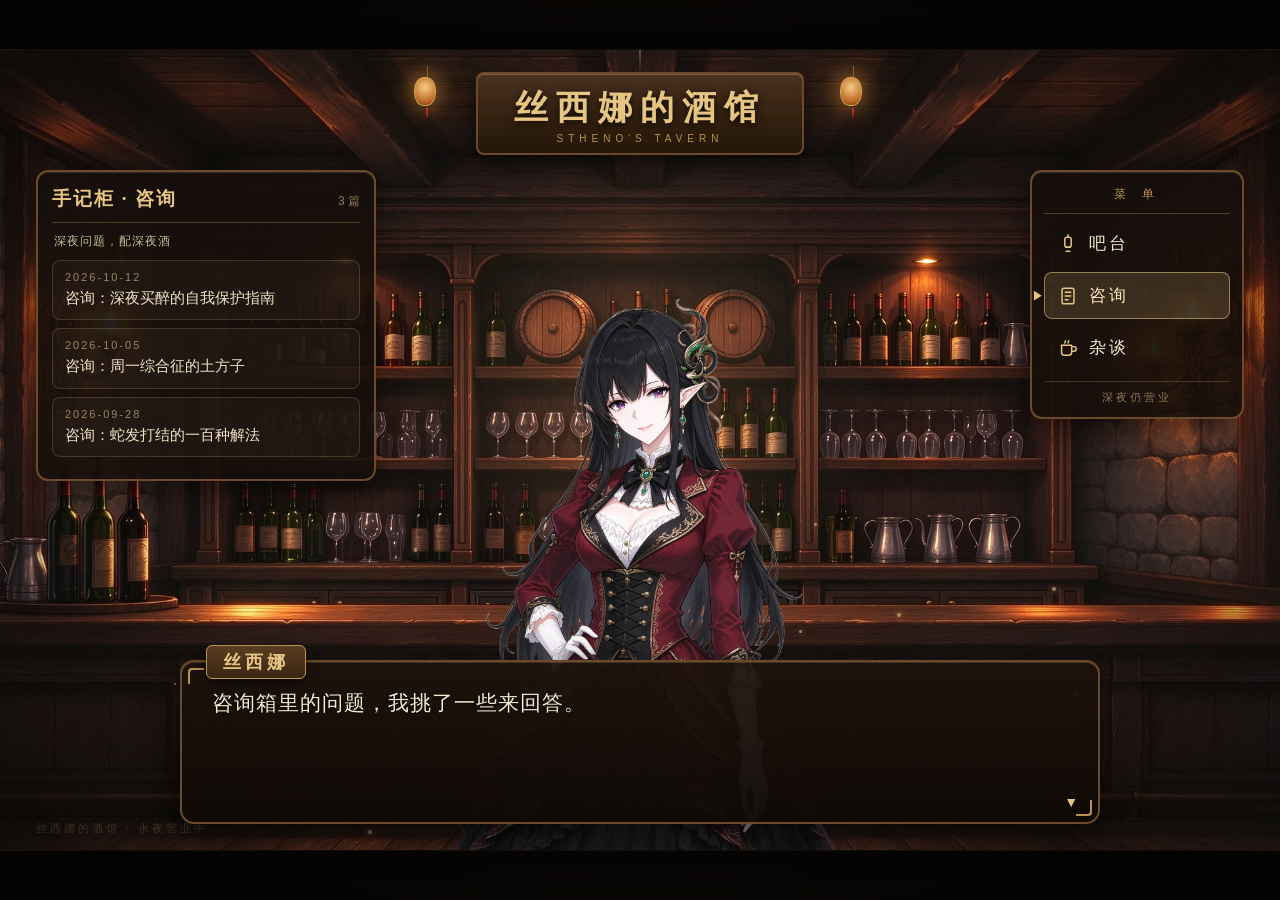
==== zixun.html @ 6d27c3b0 "博客内容更新 2026-10-20 20:17" ====
<!DOCTYPE html>
<html lang="zh-CN">
<head>
<meta charset="UTF-8">
<meta name="viewport" content="width=device-width, initial-scale=1, viewport-fit=cover">
<meta name="description" content="丝西娜的酒馆 — 深夜仍营业的个人博客">
<title>咨询 · 丝西娜的酒馆</title>
<link rel="icon" type="image/png" href="assets/img/favicon.png">
<link rel="stylesheet" href="assets/css/style.css">
</head>
<body data-page="zixun">
<div id="viewport">
<div id="stage" class="stage">
  <div class="scene-bg"></div>
  <div class="halo"></div>
  <img class="stheno" src="assets/img/丝西娜.png" alt="酒馆女老板丝西娜">
  <button class="stheno-click" id="sthenoBtn" type="button" aria-label="和丝西娜说句话"><span class="stheno-hint">?</span></button>
  <div class="vignette"></div>
  <header class="sign">
    <div class="sign-rope"></div>
    <div class="sign-board"><span class="sign-title">丝西娜的酒馆</span><span class="sign-sub">STHENO&#39;S TAVERN</span></div>
    <div class="lantern lantern-l"><span class="lantern-body"></span></div>
    <div class="lantern lantern-r"><span class="lantern-body"></span></div>
  </header>
  <nav class="game-menu" id="gameMenu"><div class="menu-title">菜 单</div><a class="menu-item" data-nav="home" href="index.html" title="吧台"><svg class="ico" viewBox="0 0 24 24" fill="none" stroke="#e6c583" stroke-width="1.6" stroke-linecap="round" stroke-linejoin="round"><path d="M12 2v2.5"/><rect x="8.5" y="4.5" width="7" height="11" rx="2.5"/><path d="M9.5 15.5h5"/><path d="M10 20h4"/></svg><span class="label">吧台</span></a><a class="menu-item" data-nav="zixun" href="zixun.html" title="咨询"><svg class="ico" viewBox="0 0 24 24" fill="none" stroke="#e6c583" stroke-width="1.6" stroke-linecap="round" stroke-linejoin="round"><rect x="5.5" y="3.5" width="13" height="17" rx="2"/><path d="M9 8h6"/><path d="M9 12h6"/><path d="M9 16h3"/></svg><span class="label">咨询</span></a><a class="menu-item" data-nav="zatan" href="zatan.html" title="杂谈"><svg class="ico" viewBox="0 0 24 24" fill="none" stroke="#e6c583" stroke-width="1.6" stroke-linecap="round" stroke-linejoin="round"><path d="M5 9h11v8a3 3 0 0 1-3 3H8a3 3 0 0 1-3-3V9z"/><path d="M16 10.5h2.5a2.5 2.5 0 0 1 0 5H16"/><path d="M8.5 6.5c0-1.2.8-1.2.8-2.4"/><path d="M12 6.5c0-1.2.8-1.2.8-2.4"/></svg><span class="label">杂谈</span></a><div class="menu-foot">深夜仍营业</div></nav>
  <aside class="post-list"><div class="list-head"><span class="list-title">手记柜 · 咨询</span><span class="list-count">3 篇</span></div><div class="list-desc">深夜问题，配深夜酒</div><a class="post-item" href="posts/advice-late-night.html"><span class="post-date">2026-10-12</span><span class="post-title">咨询：深夜买醉的自我保护指南</span></a><a class="post-item" href="posts/advice-monday.html"><span class="post-date">2026-10-05</span><span class="post-title">咨询：周一综合征的土方子</span></a><a class="post-item" href="posts/advice-snake-hair.html"><span class="post-date">2026-09-28</span><span class="post-title">咨询：蛇发打结的一百种解法</span></a></aside>
  <section class="dialogue-box" id="dialogueBox">
    <div class="name-plate">丝西娜</div>
    <div class="dialogue-text" id="dialogueText"></div>
    <noscript><div class="noscript-note">请启用 JavaScript，老板娘才能开口说话。</div></noscript>
    <div class="dialogue-next" id="nextArrow">▼</div>
  </section>
  <div class="stage-foot">丝西娜的酒馆 · 永夜营业中</div>
</div>
</div>
<script>window.DIALOGUE_LINES = ["咨询箱里的问题，我挑了一些来回答。", "都是些深夜问题，得配深夜酒一起看。", "选一封吧，旅人。"];</script>
<script src="assets/js/app.js"></script>
</body>
</html>
---- assets/css/style.css ----
@charset "UTF-8";
/* 丝西娜的酒馆 — 样式 */
:root{
  --gold:#e6c583;
  --gold-soft:#f0d9a8;
  --gold-dim:#b8934f;
  --wood-edge:#6b4a2a;
  --panel:rgba(22,15,10,.92);
  --parchment:#f3e7cf;
  --text-dim:#c9b394;
  --foot:#8d7654;
}
*{margin:0;padding:0;box-sizing:border-box;-webkit-tap-highlight-color:transparent}
html,body{height:100%;overflow:hidden}
body{background:#070503;color:var(--parchment);font-family:"PingFang SC","Hiragino Sans GB","Microsoft YaHei",sans-serif;-webkit-font-smoothing:antialiased}
#viewport{position:fixed;left:0;top:0;right:0;bottom:0;display:flex;align-items:center;justify-content:center;overflow:hidden;background:radial-gradient(ellipse at center,#16100b 0%,#070503 78%)}
.stage{position:relative;width:1280px;height:800px;flex:none;overflow:hidden;transform-origin:center center;box-shadow:0 0 90px rgba(0,0,0,.95),0 0 0 1px #241812}

/* ---- 场景 ---- */
.scene-bg{position:absolute;left:0;top:0;right:0;bottom:0;background-image:url("../img/背景.png");background-size:cover;background-position:center center;z-index:0}
.halo{position:absolute;left:50%;top:330px;width:540px;height:540px;transform:translate(-50%,-50%);border-radius:50%;background:radial-gradient(circle,rgba(255,205,130,.13),transparent 65%);animation:halo 6s ease-in-out infinite;pointer-events:none;z-index:1}
@keyframes halo{0%,100%{opacity:.55}50%{opacity:.95}}
.vignette{position:absolute;left:0;top:0;right:0;bottom:0;background:radial-gradient(ellipse at center,transparent 52%,rgba(4,2,1,.62) 100%);pointer-events:none;z-index:5}

/* ---- 丝西娜立绘 ---- */
.stheno{position:absolute;left:50%;bottom:0;transform:translateX(calc(-50% - 8px));height:560px;width:auto;z-index:3;pointer-events:none;user-select:none;-webkit-user-drag:none}
.stheno-click{position:absolute;left:50%;bottom:0;transform:translateX(calc(-50% - 8px));width:420px;height:560px;z-index:4;border:none;background:none;cursor:pointer;border-radius:46% 46% 0 0}
.stheno-hint{position:absolute;left:50%;top:2px;transform:translate(-50%,-100%);padding:2px 12px;border:1px solid var(--gold-dim);border-radius:12px;background:rgba(22,15,10,.92);color:var(--gold);font-size:13px;opacity:0;transition:opacity .2s;pointer-events:none;white-space:nowrap}
.stheno-click:hover .stheno-hint{opacity:1}

/* ---- 招牌 ---- */
.sign{position:absolute;top:0;left:50%;transform:translateX(-50%);display:flex;flex-direction:column;align-items:center;z-index:6}
.sign-rope{width:2px;height:22px;background:linear-gradient(180deg,#6a5230,#31240f)}
.sign-board{position:relative;padding:11px 36px 9px;text-align:center;white-space:nowrap;border:2px solid var(--wood-edge);border-radius:8px;background:linear-gradient(180deg,#4a3020,#31200f 62%,#241609);box-shadow:0 8px 22px rgba(0,0,0,.65),inset 0 1px 0 rgba(255,220,160,.28)}
.sign-title{display:block;font-family:"KaiTi","STKaiti","Kaiti SC",serif;font-size:34px;font-weight:700;color:var(--gold);letter-spacing:8px;text-shadow:0 2px 8px rgba(0,0,0,.85)}
.sign-sub{display:block;margin-top:2px;font-size:10px;letter-spacing:5px;color:var(--gold-dim)}
.lantern{position:absolute;top:16px;width:26px;transform-origin:50% 0;animation:swing 4.6s ease-in-out infinite;pointer-events:none}
.lantern-l{left:-62px}
.lantern-r{right:-62px;animation-delay:-2.3s}
.lantern::before{content:"";display:block;width:1px;height:11px;margin:0 auto;background:#6a5230}
.lantern-body{display:block;width:22px;height:29px;border-radius:45%;border:1px solid #d8a54e;background:radial-gradient(circle at 50% 35%,rgba(255,214,140,.95),rgba(214,120,40,.85) 70%,rgba(120,55,15,.9));box-shadow:0 0 18px 4px rgba(255,170,70,.35),0 0 42px 10px rgba(255,150,50,.16)}
.lantern::after{content:"";display:block;width:2px;height:9px;margin:2px auto 0;background:linear-gradient(180deg,#c33,#8a1f1f)}
@keyframes swing{0%,100%{transform:rotate(-5deg)}50%{transform:rotate(5deg)}}

/* ---- 游戏菜单 ---- */
.game-menu{position:absolute;right:36px;top:120px;width:214px;padding:14px 12px 12px;z-index:7;border:2px solid var(--wood-edge);border-radius:12px;background:var(--panel);box-shadow:0 12px 32px rgba(0,0,0,.6),inset 0 1px 0 rgba(255,220,160,.14)}
.menu-title{font-size:12px;letter-spacing:6px;color:var(--gold-dim);text-align:center;padding-bottom:10px;margin-bottom:6px;border-bottom:1px solid rgba(230,197,131,.25)}
.menu-item{position:relative;display:flex;align-items:center;gap:10px;margin:5px 0;padding:11px 12px;border:1px solid transparent;border-radius:8px;color:var(--parchment);text-decoration:none;font-size:17px;letter-spacing:3px;transition:background .15s,border-color .15s,transform .15s,color .15s}
.menu-item .ico{width:22px;height:22px;flex:none}
.menu-item::before{content:"▶";position:absolute;left:-13px;top:50%;transform:translate(4px,-50%);color:var(--gold);font-size:12px;opacity:0;transition:opacity .15s,transform .15s}
.menu-item:hover,.menu-item:focus-visible{background:rgba(230,197,131,.12);border-color:rgba(230,197,131,.5);transform:translateX(3px);color:#ffe9bd;outline:none}
.menu-item:hover::before,.menu-item.active::before{opacity:1;transform:translate(0,-50%)}
.menu-item.active{background:rgba(230,197,131,.16);border-color:rgba(230,197,131,.55);color:#ffe9bd}
.menu-foot{margin-top:10px;padding-top:8px;border-top:1px solid rgba(230,197,131,.2);font-size:11px;letter-spacing:3px;color:var(--foot);text-align:center}

/* ---- 对话框 ---- */
.dialogue-box{position:absolute;left:50%;bottom:26px;transform:translateX(-50%);width:920px;min-height:164px;padding:22px 30px 32px;z-index:7;cursor:pointer;border:2px solid var(--wood-edge);border-radius:14px;background:linear-gradient(180deg,rgba(28,18,11,.94),rgba(15,9,5,.965));box-shadow:0 16px 44px rgba(0,0,0,.68),inset 0 1px 0 rgba(255,220,160,.16)}
.dialogue-box::before,.dialogue-box::after{content:"";position:absolute;width:14px;height:14px;border:2px solid var(--gold-dim);pointer-events:none}
.dialogue-box::before{left:6px;top:6px;border-right:none;border-bottom:none;border-radius:4px 0 0 0}
.dialogue-box::after{right:6px;bottom:6px;border-left:none;border-top:none;border-radius:0 0 4px 0}
.name-plate{position:absolute;top:-17px;left:24px;padding:4px 16px;border:1px solid var(--gold-dim);border-radius:6px;background:linear-gradient(180deg,#5a3d22,#3a2513);font-family:"KaiTi","STKaiti",serif;font-size:18px;font-weight:700;color:var(--gold);letter-spacing:4px;box-shadow:0 4px 12px rgba(0,0,0,.55)}
.dialogue-text{min-height:92px;font-family:"KaiTi","STKaiti","Kaiti SC",serif;font-size:21px;line-height:1.9;letter-spacing:1px;color:#f5ead2;text-shadow:0 1px 3px rgba(0,0,0,.65)}
.dialogue-text.typing::after{content:"▌";color:var(--gold);animation:blink .8s steps(1) infinite}
.dialogue-text a{color:#ffd98a;text-decoration:underline;text-underline-offset:3px;text-shadow:none;font-weight:600;cursor:pointer}
.dialogue-text a:hover{color:#fff0c8}
.dialogue-text a:active{color:#ffbf66}
@keyframes blink{50%{opacity:0}}
.dialogue-next{position:absolute;right:20px;bottom:12px;color:var(--gold);font-size:14px;opacity:0;transition:opacity .2s;pointer-events:none}
.dialogue-next.show{opacity:1;animation:bob 1.1s ease-in-out infinite}
@keyframes bob{0%,100%{transform:translateY(0)}50%{transform:translateY(4px)}}

/* ---- 手记列表 / 文章头 ---- */
.post-list,.post-header{position:absolute;left:36px;top:120px;width:340px;z-index:7;padding:14px;border:2px solid var(--wood-edge);border-radius:12px;background:var(--panel);box-shadow:0 12px 32px rgba(0,0,0,.6),inset 0 1px 0 rgba(255,220,160,.14)}
.post-list{max-height:440px;overflow:auto}
.list-head{display:flex;align-items:baseline;justify-content:space-between;padding-bottom:10px;margin-bottom:4px;border-bottom:1px solid rgba(230,197,131,.25)}
.list-title{font-family:"KaiTi","STKaiti",serif;font-size:19px;font-weight:700;color:var(--gold);letter-spacing:2px}
.list-count{font-size:12px;color:var(--foot)}
.list-desc{font-size:12px;color:var(--text-dim);letter-spacing:1px;padding:6px 2px 10px}
.post-item{display:block;margin-bottom:8px;padding:10px 12px;border:1px solid rgba(230,197,131,.18);border-radius:8px;background:rgba(255,240,210,.03);text-decoration:none;transition:border-color .15s,background .15s,transform .15s}
.post-item:hover{border-color:var(--gold);background:rgba(230,197,131,.1);transform:translateX(3px)}
.post-date{display:block;margin-bottom:3px;font-size:11px;letter-spacing:2px;color:#9c8560}
.post-title{display:block;font-size:15px;line-height:1.55;color:#f0e2c6}
.post-list::-webkit-scrollbar{width:6px}
.post-list::-webkit-scrollbar-thumb{background:rgba(230,197,131,.35);border-radius:3px}
.post-list::-webkit-scrollbar-track{background:transparent}
.back-btn{display:inline-flex;align-items:center;gap:6px;margin-bottom:12px;padding:5px 14px;border:1px solid rgba(230,197,131,.4);border-radius:6px;color:var(--gold-soft);text-decoration:none;font-size:13px;letter-spacing:2px;background:rgba(22,15,10,.6);transition:color .15s,border-color .15s,background .15s}
.back-btn:hover{color:#ffe9bd;border-color:var(--gold);background:rgba(230,197,131,.14)}
.post-meta{margin-bottom:4px;font-size:12px;letter-spacing:3px;color:#9c8560}
.post-title-h{font-family:"KaiTi","STKaiti",serif;font-size:24px;font-weight:700;line-height:1.45;letter-spacing:1px;color:var(--gold);text-shadow:0 2px 10px rgba(0,0,0,.8)}

/* ---- 其他 ---- */
.stage-foot{position:absolute;left:36px;bottom:14px;z-index:4;font-size:11px;letter-spacing:3px;color:rgba(141,118,84,.75);pointer-events:none}
.mote{position:absolute;z-index:5;border-radius:50%;background:rgba(255,214,150,.55);box-shadow:0 0 6px rgba(255,200,120,.65);pointer-events:none;animation-name:drift;animation-timing-function:linear;animation-iteration-count:infinite}
@keyframes drift{0%{transform:translateY(40px);opacity:0}15%{opacity:.85}100%{transform:translateY(-840px);opacity:0}}
.noscript-note{padding:8px 12px;border:1px dashed var(--gold-dim);border-radius:8px;color:var(--gold-soft);font-size:14px}

/* ---- 手机布局 ---- */
.stage.mobile{width:430px;height:860px}
.stage.mobile .sign-title{font-size:25px;letter-spacing:5px}
.stage.mobile .sign-board{padding:9px 20px 7px}
.stage.mobile .lantern-l{left:-38px}
.stage.mobile .lantern-r{right:-38px}
.stage.mobile .game-menu{right:10px;top:88px;width:50px;padding:8px 6px}
.stage.mobile .menu-title{font-size:9px;letter-spacing:2px;padding-bottom:6px;margin-bottom:4px}
.stage.mobile .menu-item{justify-content:center;padding:9px 0;margin:4px 0}
.stage.mobile .menu-item .label{display:none}
.stage.mobile .menu-item::before{display:none}
.stage.mobile .menu-foot{display:none}
.stage.mobile .stheno{bottom:0;height:560px;transform:translateX(calc(-50% - 7px))}
.stage.mobile .stheno-click{bottom:0;width:420px;height:560px;transform:translateX(calc(-50% - 7px))}
.stage.mobile .halo{top:520px;width:480px;height:480px}
.stage.mobile .post-list,.stage.mobile .post-header{left:10px;right:64px;top:60px;bottom:auto;width:auto;max-height:236px;padding:10px}
.stage.mobile .list-title{font-size:15px}
.stage.mobile .post-title{font-size:13px}
.stage.mobile .post-date{font-size:10px}
.stage.mobile .post-title-h{font-size:18px}
.stage.mobile .back-btn{font-size:12px;margin-bottom:8px;padding:4px 10px}
.stage.mobile .dialogue-box{left:10px;right:10px;width:auto;transform:none;bottom:12px;min-height:140px;padding:18px 16px 28px}
.stage.mobile .dialogue-text{min-height:70px;font-size:16px;line-height:1.75}
.stage.mobile .name-plate{font-size:15px;left:16px;padding:3px 12px;top:-14px}
.stage.mobile .stage-foot{display:none}
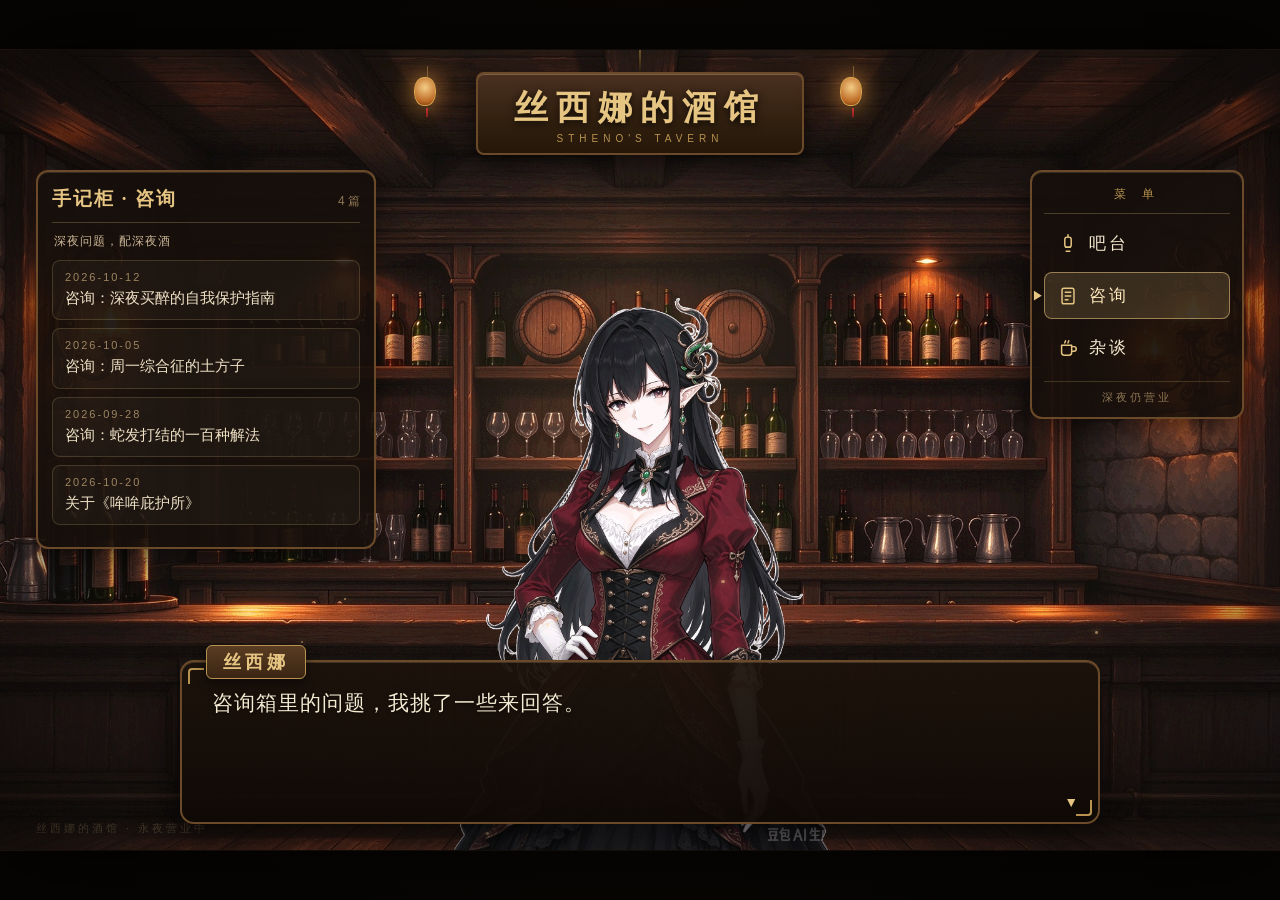
==== commit 6bf856d0: "博客内容更新 2026-10-20 21:07" ====
--- a/zixun.html
+++ b/zixun.html
@@ -23,7 +23,7 @@
     <div class="lantern lantern-r"><span class="lantern-body"></span></div>
   </header>
   <nav class="game-menu" id="gameMenu"><div class="menu-title">菜 单</div><a class="menu-item" data-nav="home" href="index.html" title="吧台"><svg class="ico" viewBox="0 0 24 24" fill="none" stroke="#e6c583" stroke-width="1.6" stroke-linecap="round" stroke-linejoin="round"><path d="M12 2v2.5"/><rect x="8.5" y="4.5" width="7" height="11" rx="2.5"/><path d="M9.5 15.5h5"/><path d="M10 20h4"/></svg><span class="label">吧台</span></a><a class="menu-item" data-nav="zixun" href="zixun.html" title="咨询"><svg class="ico" viewBox="0 0 24 24" fill="none" stroke="#e6c583" stroke-width="1.6" stroke-linecap="round" stroke-linejoin="round"><rect x="5.5" y="3.5" width="13" height="17" rx="2"/><path d="M9 8h6"/><path d="M9 12h6"/><path d="M9 16h3"/></svg><span class="label">咨询</span></a><a class="menu-item" data-nav="zatan" href="zatan.html" title="杂谈"><svg class="ico" viewBox="0 0 24 24" fill="none" stroke="#e6c583" stroke-width="1.6" stroke-linecap="round" stroke-linejoin="round"><path d="M5 9h11v8a3 3 0 0 1-3 3H8a3 3 0 0 1-3-3V9z"/><path d="M16 10.5h2.5a2.5 2.5 0 0 1 0 5H16"/><path d="M8.5 6.5c0-1.2.8-1.2.8-2.4"/><path d="M12 6.5c0-1.2.8-1.2.8-2.4"/></svg><span class="label">杂谈</span></a><div class="menu-foot">深夜仍营业</div></nav>
-  <aside class="post-list"><div class="list-head"><span class="list-title">手记柜 · 咨询</span><span class="list-count">3 篇</span></div><div class="list-desc">深夜问题，配深夜酒</div><a class="post-item" href="posts/advice-late-night.html"><span class="post-date">2026-10-12</span><span class="post-title">咨询：深夜买醉的自我保护指南</span></a><a class="post-item" href="posts/advice-monday.html"><span class="post-date">2026-10-05</span><span class="post-title">咨询：周一综合征的土方子</span></a><a class="post-item" href="posts/advice-snake-hair.html"><span class="post-date">2026-09-28</span><span class="post-title">咨询：蛇发打结的一百种解法</span></a></aside>
+  <aside class="post-list"><div class="list-head"><span class="list-title">手记柜 · 咨询</span><span class="list-count">4 篇</span></div><div class="list-desc">深夜问题，配深夜酒</div><a class="post-item" href="posts/advice-late-night.html"><span class="post-date">2026-10-12</span><span class="post-title">咨询：深夜买醉的自我保护指南</span></a><a class="post-item" href="posts/advice-monday.html"><span class="post-date">2026-10-05</span><span class="post-title">咨询：周一综合征的土方子</span></a><a class="post-item" href="posts/advice-snake-hair.html"><span class="post-date">2026-09-28</span><span class="post-title">咨询：蛇发打结的一百种解法</span></a><a class="post-item" href="posts/advice-moumou.html"><span class="post-date">2026-10-20</span><span class="post-title">关于《哞哞庇护所》</span></a></aside>
   <section class="dialogue-box" id="dialogueBox">
     <div class="name-plate">丝西娜</div>
     <div class="dialogue-text" id="dialogueText"></div>
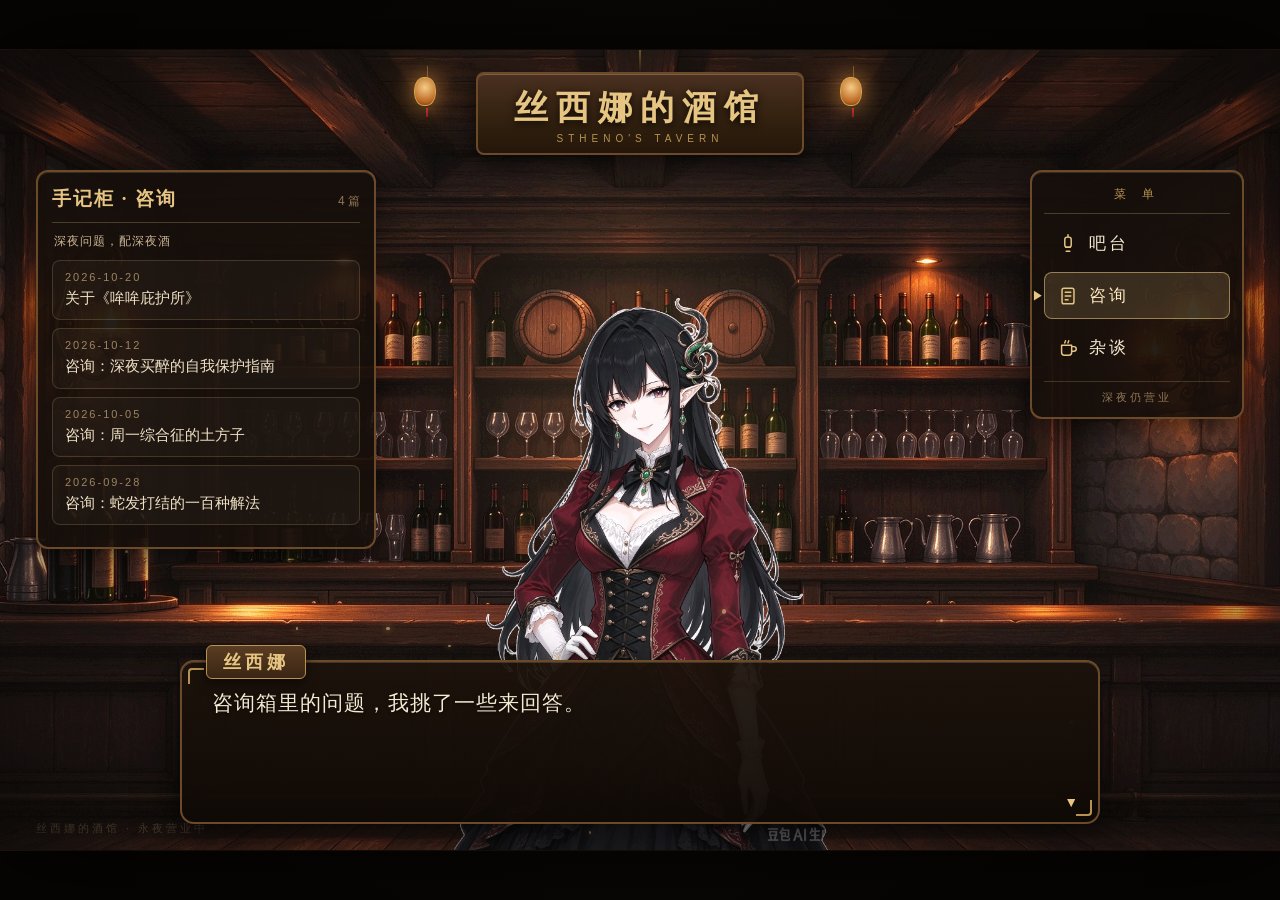
==== commit 633033b0: "文章列表按发布时间倒序，最新置顶" ====
--- a/zixun.html
+++ b/zixun.html
@@ -23,7 +23,7 @@
     <div class="lantern lantern-r"><span class="lantern-body"></span></div>
   </header>
   <nav class="game-menu" id="gameMenu"><div class="menu-title">菜 单</div><a class="menu-item" data-nav="home" href="index.html" title="吧台"><svg class="ico" viewBox="0 0 24 24" fill="none" stroke="#e6c583" stroke-width="1.6" stroke-linecap="round" stroke-linejoin="round"><path d="M12 2v2.5"/><rect x="8.5" y="4.5" width="7" height="11" rx="2.5"/><path d="M9.5 15.5h5"/><path d="M10 20h4"/></svg><span class="label">吧台</span></a><a class="menu-item" data-nav="zixun" href="zixun.html" title="咨询"><svg class="ico" viewBox="0 0 24 24" fill="none" stroke="#e6c583" stroke-width="1.6" stroke-linecap="round" stroke-linejoin="round"><rect x="5.5" y="3.5" width="13" height="17" rx="2"/><path d="M9 8h6"/><path d="M9 12h6"/><path d="M9 16h3"/></svg><span class="label">咨询</span></a><a class="menu-item" data-nav="zatan" href="zatan.html" title="杂谈"><svg class="ico" viewBox="0 0 24 24" fill="none" stroke="#e6c583" stroke-width="1.6" stroke-linecap="round" stroke-linejoin="round"><path d="M5 9h11v8a3 3 0 0 1-3 3H8a3 3 0 0 1-3-3V9z"/><path d="M16 10.5h2.5a2.5 2.5 0 0 1 0 5H16"/><path d="M8.5 6.5c0-1.2.8-1.2.8-2.4"/><path d="M12 6.5c0-1.2.8-1.2.8-2.4"/></svg><span class="label">杂谈</span></a><div class="menu-foot">深夜仍营业</div></nav>
-  <aside class="post-list"><div class="list-head"><span class="list-title">手记柜 · 咨询</span><span class="list-count">4 篇</span></div><div class="list-desc">深夜问题，配深夜酒</div><a class="post-item" href="posts/advice-late-night.html"><span class="post-date">2026-10-12</span><span class="post-title">咨询：深夜买醉的自我保护指南</span></a><a class="post-item" href="posts/advice-monday.html"><span class="post-date">2026-10-05</span><span class="post-title">咨询：周一综合征的土方子</span></a><a class="post-item" href="posts/advice-snake-hair.html"><span class="post-date">2026-09-28</span><span class="post-title">咨询：蛇发打结的一百种解法</span></a><a class="post-item" href="posts/advice-moumou.html"><span class="post-date">2026-10-20</span><span class="post-title">关于《哞哞庇护所》</span></a></aside>
+  <aside class="post-list"><div class="list-head"><span class="list-title">手记柜 · 咨询</span><span class="list-count">4 篇</span></div><div class="list-desc">深夜问题，配深夜酒</div><a class="post-item" href="posts/advice-moumou.html"><span class="post-date">2026-10-20</span><span class="post-title">关于《哞哞庇护所》</span></a><a class="post-item" href="posts/advice-late-night.html"><span class="post-date">2026-10-12</span><span class="post-title">咨询：深夜买醉的自我保护指南</span></a><a class="post-item" href="posts/advice-monday.html"><span class="post-date">2026-10-05</span><span class="post-title">咨询：周一综合征的土方子</span></a><a class="post-item" href="posts/advice-snake-hair.html"><span class="post-date">2026-09-28</span><span class="post-title">咨询：蛇发打结的一百种解法</span></a></aside>
   <section class="dialogue-box" id="dialogueBox">
     <div class="name-plate">丝西娜</div>
     <div class="dialogue-text" id="dialogueText"></div>
